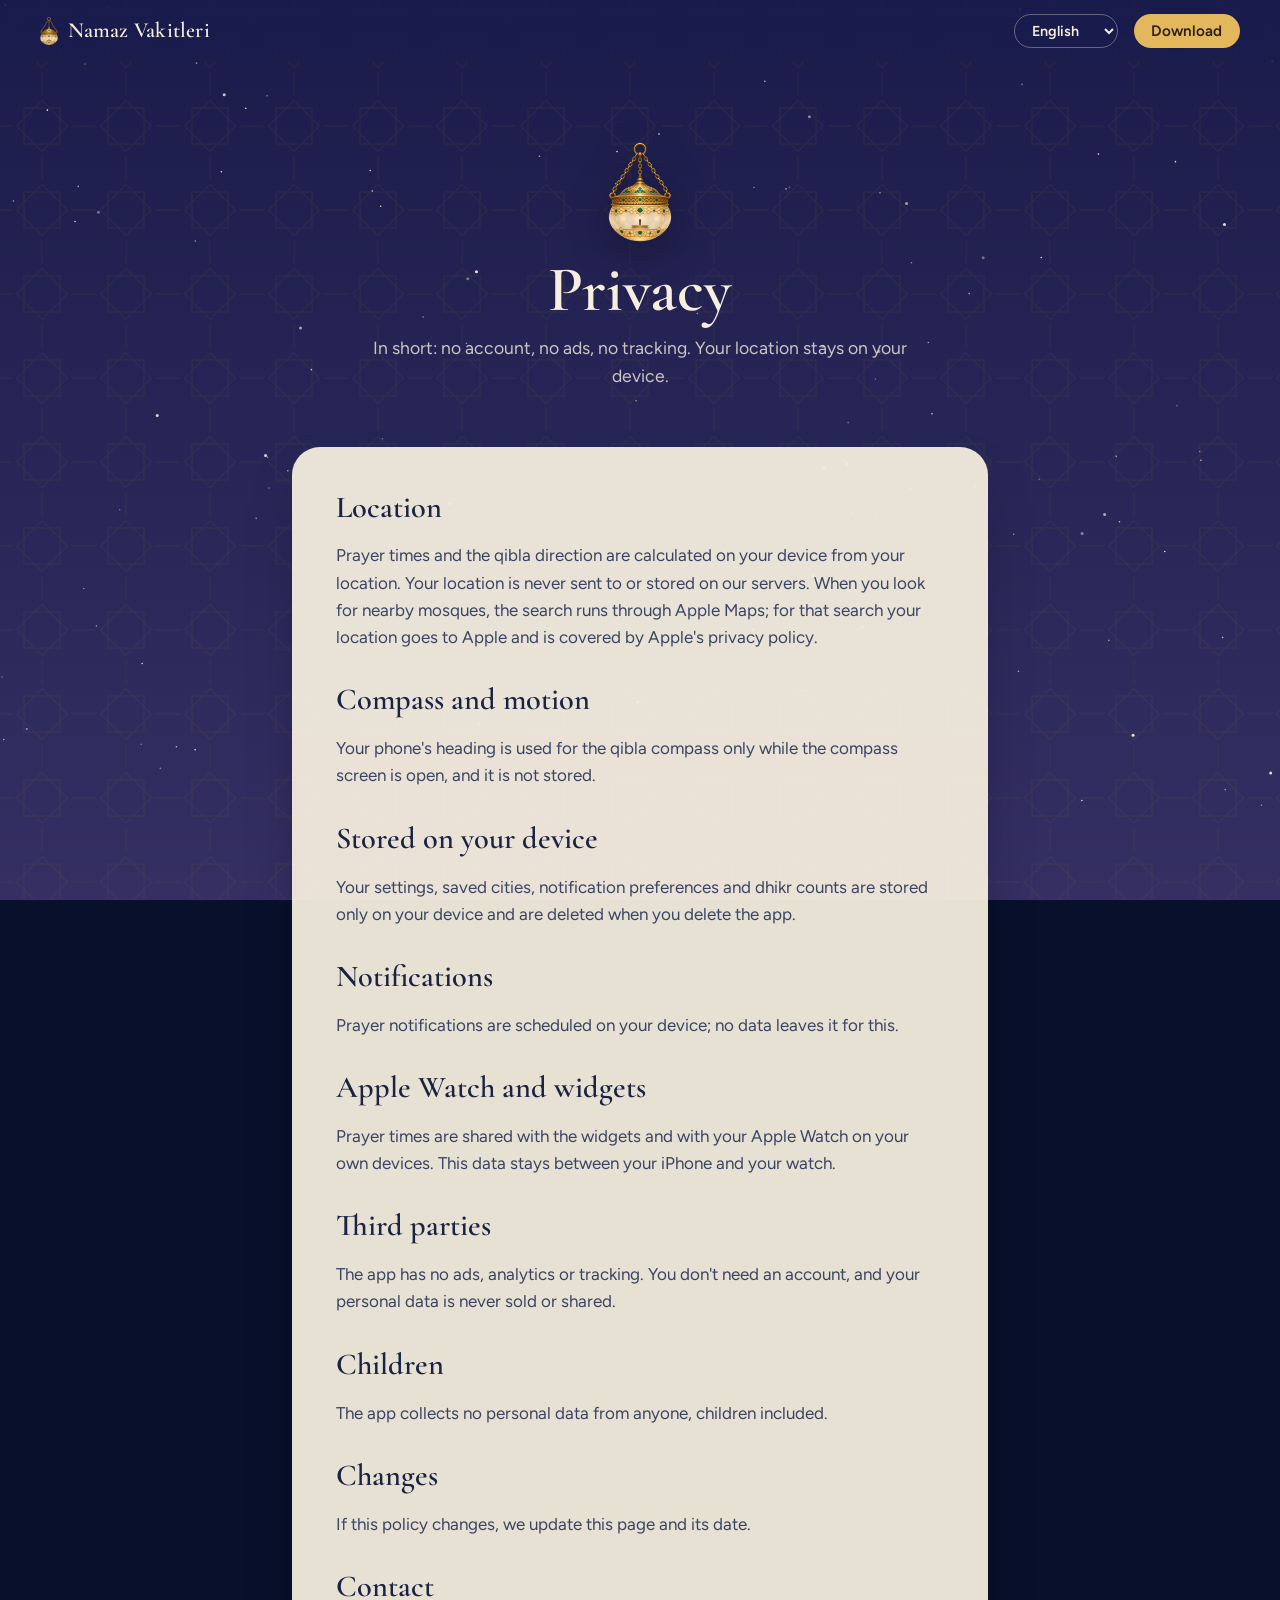
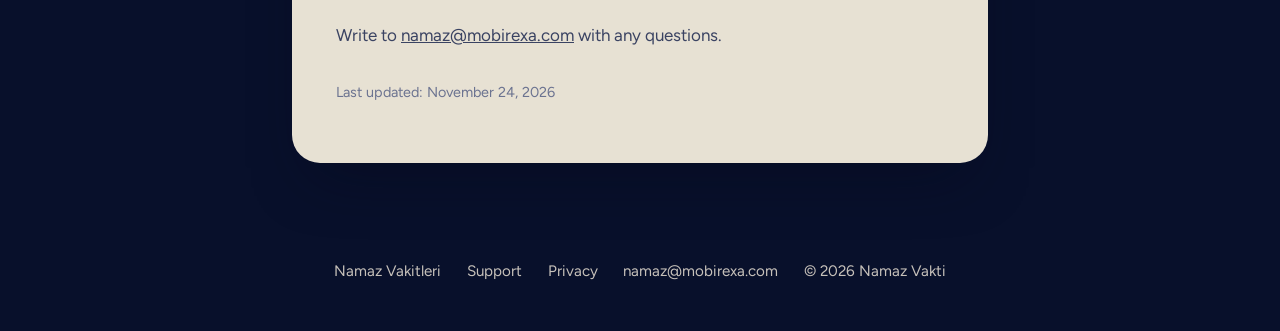
==== privacy/index.html @ 7ba58b0e "Website: landing, support and privacy pages in five languages Co-Authored-By: Claude Opus 5.5 <norep" ====
<!doctype html>
<html lang="tr" dir="ltr">
<head>
  <meta charset="utf-8">
  <meta name="viewport" content="width=device-width, initial-scale=1, viewport-fit=cover">
  <title>Gizlilik | Namaz Vakitleri</title>
  <meta name="theme-color" content="#1c1f4e">
  <link rel="icon" href="../assets/img/lamp.png">
  <link rel="stylesheet" href="../assets/site.css">
  <script src="../assets/i18n.js" defer></script>
  <script src="../assets/site.js" defer></script>
</head>
<body data-page="privacy">
  <div class="sky" aria-hidden="true"></div>
  <canvas class="stars" aria-hidden="true"></canvas>
  <div class="pattern" aria-hidden="true"></div>

  <header class="bar">
    <a class="brand" href="../" data-lang-link="../"><img src="../assets/img/lamp.png" alt=""><span>Namaz Vakitleri</span></a>
    <span class="spacer"></span>
    <select class="lang" aria-label="Dil / Language">
      <option value="tr">Türkçe</option>
      <option value="en">English</option>
      <option value="de">Deutsch</option>
      <option value="fr">Français</option>
      <option value="ar">العربية</option>
    </select>
    <a class="get" href="https://apps.apple.com/app/id6752613671" data-i18n="nav.get">İndir</a>
  </header>

  <main class="page" data-sky="8">
    <div class="page-head">
      <img src="../assets/img/lamp.png" alt="">
      <h1 data-i18n="privacy.title">Gizlilik</h1>
      <p class="intro" data-i18n="privacy.intro">Kısacası: hesap yok, reklam yok, takip yok. Konumun cihazında kalır.</p>
    </div>
      <div class="sheet">
        <div data-i18n-html="privacy.body"></div>
        <p class="updated" data-i18n="privacy.updated">Son güncelleme: 24 Kasım 2026</p>
      </div>
  </main>

  <footer>
    <a href="../" data-lang-link="../">Namaz Vakitleri</a>
    <a href="../support/" data-lang-link="../support/" data-i18n="footer.support">Destek</a>
    <a href="../privacy/" data-lang-link="../privacy/" data-i18n="footer.privacy">Gizlilik</a>
    <a href="mailto:namaz@mobirexa.com">namaz@mobirexa.com</a>
    <span>© 2026 Namaz Vakti</span>
  </footer>
</body>
</html>
---- assets/site.css ----
/* Namaz Vakitleri web sitesi. Gökyüzü sayfa kaydırıldıkça günü yaşar (site.js --sky-top / --sky-bottom / --ink). */

@font-face { font-family: "Cormorant"; src: url("fonts/CormorantGaramond-SemiBold.ttf") format("truetype"); font-weight: 600; font-display: swap; }
@font-face { font-family: "Cormorant"; src: url("fonts/CormorantGaramond-Italic.ttf") format("truetype"); font-style: italic; font-weight: 400 700; font-display: swap; }
@font-face { font-family: "Figtree"; src: url("fonts/Figtree-Regular.ttf") format("truetype"); font-weight: 400; font-display: swap; }
@font-face { font-family: "Figtree"; src: url("fonts/Figtree-SemiBold.ttf") format("truetype"); font-weight: 600; font-display: swap; }
@font-face { font-family: "Amiri"; src: url("fonts/Amiri-Regular.ttf") format("truetype"); font-weight: 400; font-display: swap; }
@font-face { font-family: "Amiri"; src: url("fonts/Amiri-Bold.ttf") format("truetype"); font-weight: 700; font-display: swap; }

:root {
  --sky-top: #1c1f4e;
  --sky-bottom: #433b70;
  --ink: #f6eedf;
  --ink-soft: rgba(246, 238, 223, 0.78);
  --gold: #e3b85c;
  --gold-deep: #9a6b1c;
  --accent: #e3b85c;
  --navy: #1a2342;
  --cream: #f6eedf;
  --stars: 1;
  --display: "Cormorant", "Iowan Old Style", Georgia, serif;
  --body: "Figtree", -apple-system, "Segoe UI", sans-serif;
  --arabic: "Amiri", "Geeza Pro", serif;
  --measure: 34rem;
  color-scheme: dark;
}

* { box-sizing: border-box; }
html { scroll-behavior: smooth; }
body {
  margin: 0;
  background: #08102b;
  color: var(--ink);
  font: 400 1.0625rem/1.6 var(--body);
  -webkit-font-smoothing: antialiased;
  transition: color 0.6s ease;
}
:lang(ar) body, [dir="rtl"] body { font-family: var(--arabic), var(--body); font-size: 1.2rem; }
img { max-width: 100%; display: block; }
a { color: inherit; }
:focus-visible { outline: 3px solid var(--gold); outline-offset: 3px; border-radius: 6px; }

/* Gökyüzü katmanları: sabit, içeriğin arkasında */
.sky, .stars, .pattern { position: fixed; inset: 0; pointer-events: none; z-index: -3; }
.sky { background: linear-gradient(180deg, var(--sky-top), var(--sky-bottom)); }
.stars { z-index: -2; opacity: var(--stars); transition: opacity 0.4s linear; }
.pattern {
  z-index: -1; opacity: 0.07;
  background-image: url("data:image/svg+xml,%3Csvg xmlns='http://www.w3.org/2000/svg' width='56' height='56'%3E%3Cg fill='none' stroke='%23C8962E' stroke-width='1'%3E%3Crect x='16' y='16' width='24' height='24'/%3E%3Cpath d='M28 11 45 28 28 45 11 28Z M0 28h7.5 M48.5 28H56 M28 0v7.5 M28 48.5V56'/%3E%3C/g%3E%3C/svg%3E");
  background-size: 84px 84px;
}

/* Üst çubuk */
.bar {
  position: sticky; top: 0; z-index: 10;
  display: flex; align-items: center; gap: 1rem;
  padding: 0.85rem clamp(1rem, 4vw, 2.5rem);
  backdrop-filter: blur(14px) saturate(1.2);
  -webkit-backdrop-filter: blur(14px) saturate(1.2);
  background: color-mix(in srgb, var(--sky-top) 55%, transparent);
}
.brand { display: flex; align-items: center; gap: 0.6rem; text-decoration: none; font: 600 1.35rem/1 var(--display); letter-spacing: 0.01em; }
.brand img { width: 18px; height: auto; }
.bar .spacer { flex: 1; }
.lang {
  font: 600 0.9rem var(--body); color: var(--ink);
  background: transparent; border: 1px solid color-mix(in srgb, var(--ink) 35%, transparent);
  border-radius: 999px; padding: 0.4rem 0.8rem;
}
.lang option { color: #1a2342; }
.get {
  font: 600 0.95rem var(--body); text-decoration: none;
  background: var(--gold); color: #2b1d05; border-radius: 999px; padding: 0.5rem 1.1rem;
}

/* Kahraman: asılı kandil */
.hero { min-height: 100svh; display: grid; place-items: center; text-align: center; padding: 0 1.25rem 4rem; position: relative; }
.hanging { position: relative; height: clamp(230px, 36vh, 340px); width: 100%; display: flex; justify-content: center; margin-top: 1rem; }
.lamp { position: relative; transform-origin: 50% -40vh; animation: sway 7s ease-in-out infinite; }
/* İp kandille birlikte sallanır (dönme noktası ipin üst ucu) */
.lamp .rope { position: absolute; bottom: calc(100% - 4px); left: 50%; width: 2px; height: 60vh; transform: translateX(-50%); background: linear-gradient(#b08a4000, #b08a40 40%); z-index: 1; }
.lamp img { width: clamp(120px, 14vw, 170px); position: relative; z-index: 1; filter: drop-shadow(0 10px 30px rgba(0, 0, 0, 0.35)); }
.lamp::before {
  content: ""; position: absolute; left: 50%; top: 66%; width: 420px; height: 420px; transform: translate(-50%, -50%);
  background: radial-gradient(circle, rgba(255, 200, 112, 0.45), rgba(255, 170, 70, 0.12) 40%, transparent 70%);
  animation: glow 4s ease-in-out infinite; z-index: 0;
}
/* Alev: uygulamadaki NurWidgetLamp oranları (x %45.8, y %66.2, genişlik %8.4, yükseklik %12.8) */
.lamp .flame {
  position: absolute; z-index: 2; left: 45.8%; top: 62%; width: 8.4%; height: 12.8%;
  border-radius: 50% 50% 45% 45% / 70% 70% 30% 30%;
  background: radial-gradient(ellipse at 50% 80%, #fff6d6 0%, #ffd97a 35%, #ff9a2e 70%, rgba(255, 120, 20, 0) 100%);
  filter: blur(0.4px) drop-shadow(0 0 6px #ffb347);
  transform-origin: 50% 100%; animation: flicker 2.4s ease-in-out infinite;
}
@keyframes flicker { 0%, 100% { transform: scale(1, 1) rotate(-1deg); } 30% { transform: scale(0.94, 1.06) rotate(1.5deg); } 60% { transform: scale(1.04, 0.95) rotate(-0.5deg); } }
@keyframes sway { 0%, 100% { transform: rotate(-1.2deg); } 50% { transform: rotate(1.2deg); } }
@keyframes glow { 0%, 100% { opacity: 0.85; } 50% { opacity: 1; } }

.hero h1 {
  font: 600 clamp(3.2rem, 9vw, 7.5rem)/0.95 var(--display);
  letter-spacing: -0.015em; margin: 1.5rem 0 0.4rem; text-wrap: balance;
}
.hero h1 em { font-style: italic; font-weight: 500; display: block; }
.hero .lead { max-width: 36rem; margin: 1.25rem auto 2rem; font-size: 1.15rem; color: var(--ink-soft); text-wrap: pretty; }
.badge { display: inline-block; }
.badge img { height: 56px; width: auto; }
.hero .note { margin-top: 1rem; font-size: 0.95rem; color: var(--ink-soft); }

/* Vakit bölümleri */
.moment {
  display: grid; grid-template-columns: minmax(0, 1fr) minmax(0, 1fr); align-items: center;
  gap: clamp(2rem, 6vw, 6rem); max-width: 72rem; margin: 0 auto;
  padding: clamp(5rem, 14vh, 9rem) clamp(1.25rem, 5vw, 3rem);
  min-height: 92svh;
}
.moment.flip .copy { order: 2; }
.when { margin: 0 0 1rem; line-height: 1; }
.when .name { display: block; font: italic 500 clamp(4rem, 10vw, 8.5rem)/0.85 var(--display); color: var(--accent); transition: color 0.6s ease; letter-spacing: -0.02em; }
.when .ar { display: block; font: 400 1.6rem/1.6 var(--arabic); color: var(--ink-soft); margin-top: 0.35rem; }
[dir="rtl"] .when .ar { display: none; }
.moment h2 { font: 600 clamp(2.1rem, 4.4vw, 3.4rem)/1.05 var(--display); margin: 0 0 1.1rem; text-wrap: balance; }
.moment p { max-width: var(--measure); margin: 0 0 1rem; color: var(--ink-soft); text-wrap: pretty; }
[dir="rtl"] .moment h2, [dir="rtl"] .hero h1, [dir="rtl"] .finale h2 { font-family: var(--arabic); font-weight: 700; letter-spacing: 0; line-height: 1.3; }
[dir="rtl"] .when .name { font-family: var(--arabic); font-style: normal; font-weight: 700; font-size: clamp(3rem, 7vw, 6rem); line-height: 1.1; }

.visual { display: flex; justify-content: center; align-items: center; position: relative; }

/* Telefon çerçevesi */
.phone {
  width: min(300px, 72vw); aspect-ratio: 1320 / 2868; position: relative;
  border-radius: 46px; padding: 9px; background: #17181d;
  box-shadow: 0 0 0 1.5px #77736d inset, 0 40px 80px -20px rgba(5, 8, 25, 0.55), 0 12px 30px rgba(5, 8, 25, 0.3);
}
.phone img { width: 100%; height: 100%; object-fit: cover; border-radius: 37px; }
.phone::after { content: ""; position: absolute; top: 17px; left: 50%; transform: translateX(-50%); width: 28%; height: 3.1%; background: #000; border-radius: 999px; }
.pair { display: flex; gap: 1.5rem; align-items: flex-end; }
.pair .phone:first-child { transform: translateY(-2.5rem); }
.pair .phone { width: min(250px, 42vw); }

/* Kilit ekranı ve widget'lar */
.stack { display: grid; gap: 1.1rem; width: min(440px, 100%); }
.stack img { border-radius: 26px; box-shadow: 0 24px 50px -18px rgba(5, 8, 25, 0.45); }
.stack .island { width: 62%; justify-self: center; border-radius: 999px; }
.stack .row { display: grid; grid-template-columns: 1fr 1fr; gap: 1.1rem; }

/* Tesbih fotoğrafı + telefon */
.photo { width: min(330px, 70vw); border-radius: 28px; box-shadow: 0 30px 60px -20px rgba(5, 8, 25, 0.5); }
.with-photo { position: relative; padding-bottom: 3rem; }
.with-photo .phone { position: absolute; right: -3rem; bottom: -1rem; width: min(190px, 40vw); }
[dir="rtl"] .with-photo .phone { right: auto; left: -3rem; }

/* Son çağrı */
.finale { text-align: center; padding: clamp(6rem, 16vh, 10rem) 1.25rem 5rem; max-width: 52rem; margin: 0 auto; }
.finale h2 { font: 600 clamp(2.8rem, 7vw, 5.5rem)/1 var(--display); margin: 0 0 1.5rem; text-wrap: balance; }
.finale .promises { list-style: none; padding: 0; margin: 0 0 2.5rem; display: flex; flex-wrap: wrap; justify-content: center; gap: 0.6rem 1.6rem; color: var(--ink-soft); font-size: 1.1rem; }
.finale .promises li::before { content: ""; display: inline-block; width: 7px; height: 7px; border-radius: 50%; background: var(--gold); margin-inline-end: 0.6rem; vertical-align: middle; }

footer {
  display: flex; flex-wrap: wrap; gap: 1rem 1.6rem; align-items: center; justify-content: center;
  padding: 2rem 1.25rem 3rem; font-size: 0.95rem; color: var(--ink-soft);
}
footer a { text-decoration: none; }
footer a:hover { text-decoration: underline; }

/* Destek ve gizlilik: metin sayfaları */
.page { max-width: 46rem; margin: 0 auto; padding: 3rem 1.25rem 4rem; }
.page-head { text-align: center; padding: 2rem 0 1rem; }
.page-head img { width: 64px; margin: 0 auto 1rem; filter: drop-shadow(0 8px 20px rgba(0, 0, 0, 0.35)); }
.page h1 { font: 600 clamp(2.6rem, 6vw, 4rem)/1 var(--display); margin: 0 0 0.75rem; }
.page .intro { color: var(--ink-soft); font-size: 1.1rem; max-width: 36rem; margin: 0 auto; }
.sheet {
  background: color-mix(in srgb, var(--cream) 94%, transparent); color: var(--navy);
  border-radius: 28px; padding: clamp(1.5rem, 4vw, 2.75rem); margin-top: 2.5rem;
  box-shadow: 0 30px 60px -25px rgba(5, 8, 25, 0.5);
}
.sheet h2 { font: 600 1.9rem/1.15 var(--display); margin: 2rem 0 0.6rem; }
.sheet h2:first-child { margin-top: 0; }
.sheet p, .sheet li { color: #3a4362; }
.sheet ul { padding-inline-start: 1.2rem; }
[dir="rtl"] .sheet h2, [dir="rtl"] .page h1 { font-family: var(--arabic); font-weight: 700; }
.sheet .updated { font-size: 0.9rem; color: #6b7390; margin-top: 2rem; }

details { border-top: 1px solid #1a234222; padding: 0.4rem 0; }
details:last-of-type { border-bottom: 1px solid #1a234222; }
summary { cursor: pointer; list-style: none; padding: 0.9rem 0; font: 600 1.1rem/1.35 var(--body); display: flex; justify-content: space-between; gap: 1rem; }
summary::-webkit-details-marker { display: none; }
summary::after { content: "+"; font: 400 1.6rem/1 var(--display); color: var(--gold-deep); transition: transform 0.25s ease; }
details[open] summary::after { transform: rotate(45deg); }
details p { margin: 0 0 1rem; }
.contact { text-align: center; margin-top: 2.5rem; }
.button {
  display: inline-block; font: 600 1rem var(--body); text-decoration: none;
  background: var(--navy); color: var(--cream); border-radius: 999px; padding: 0.8rem 1.6rem; margin-top: 0.5rem;
}

@media (max-width: 820px) {
  .moment { grid-template-columns: 1fr; text-align: start; min-height: auto; }
  .moment.flip .copy { order: 0; }
  .bar .brand span { display: none; }
  .pair .phone { width: min(200px, 42vw); }
  .with-photo .phone { right: -0.5rem; }
  [dir="rtl"] .with-photo .phone { left: -0.5rem; }
}

@media (prefers-reduced-motion: reduce) {
  html { scroll-behavior: auto; }
  .lamp, .lamp::before, .lamp .flame { animation: none; }
  body, .stars { transition: none; }
}
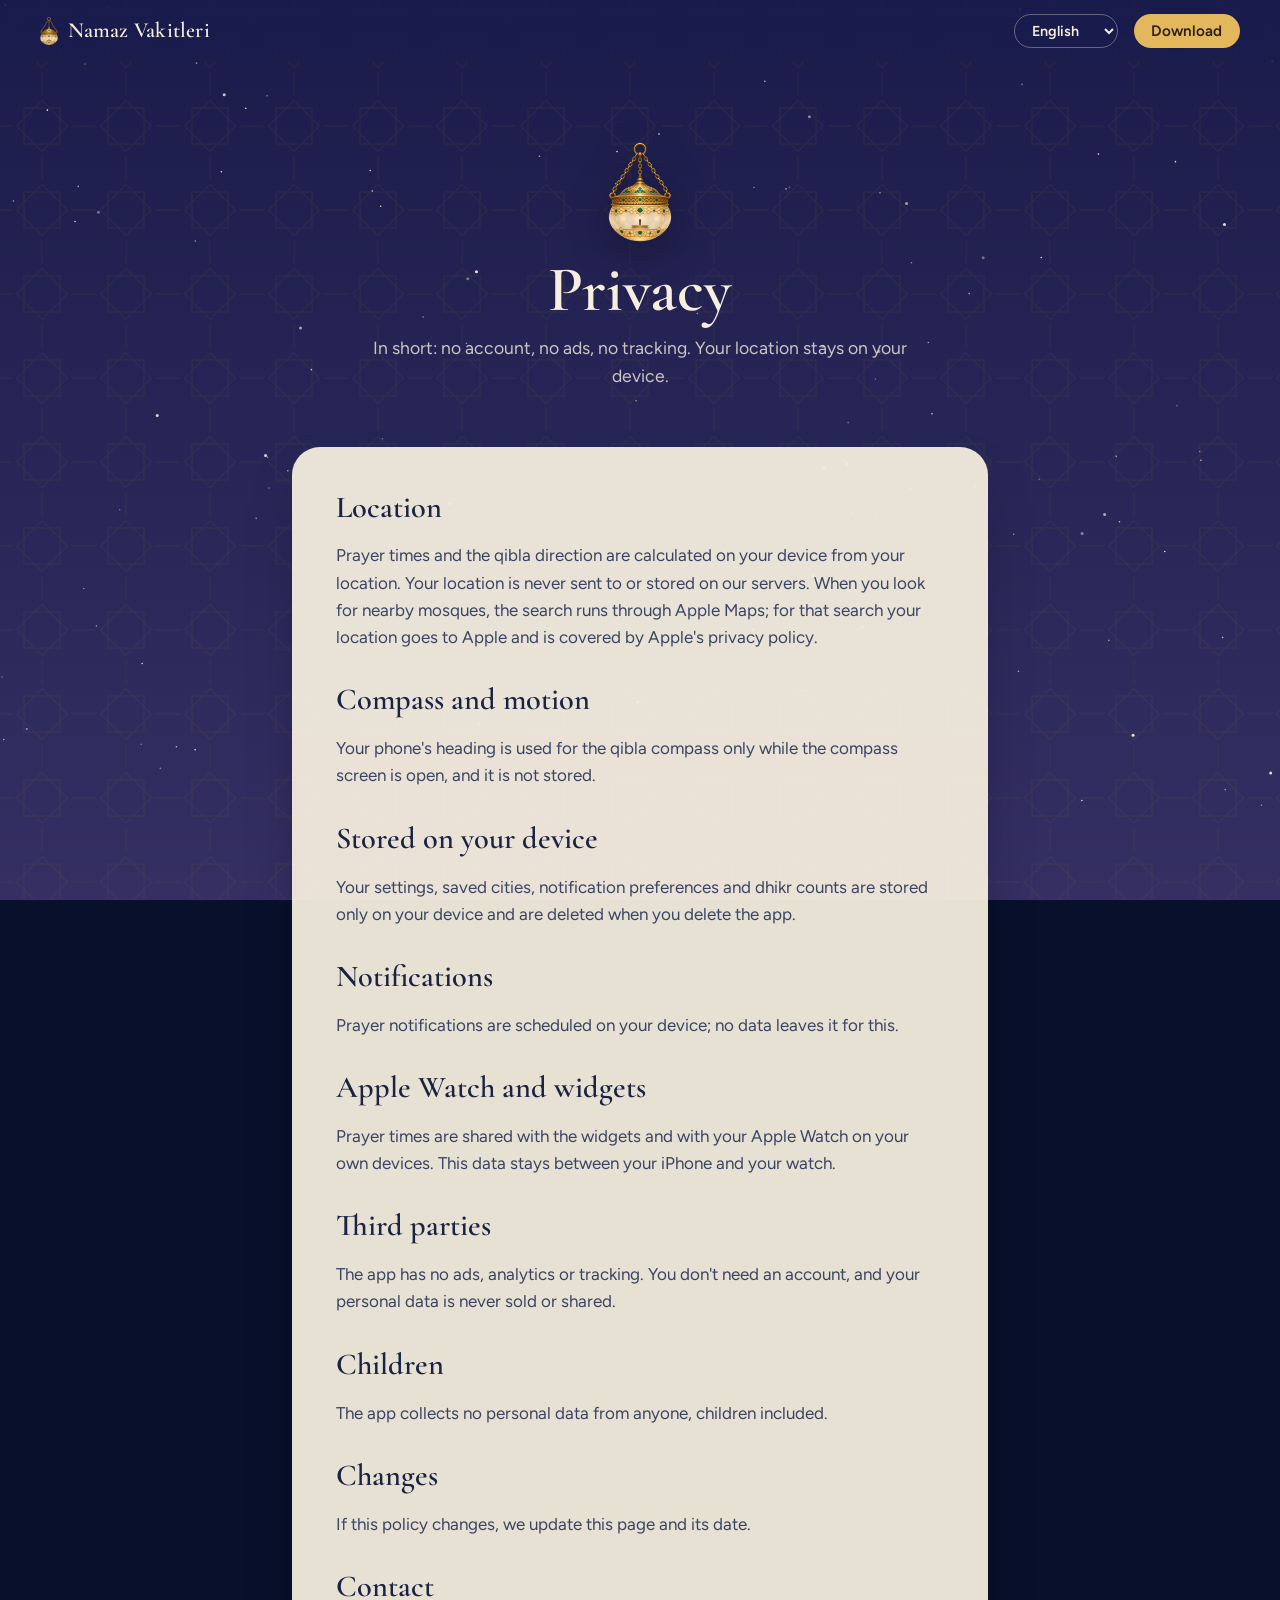
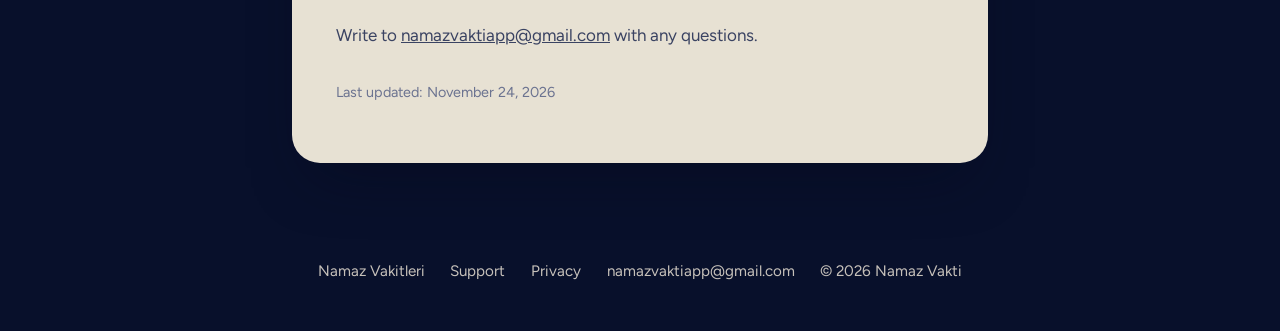
==== commit 5a8314d3: "Contact email: namazvaktiapp@gmail.com Co-Authored-By: Claude Opus 5.5 <noreply@anthropic.com>" ====
--- a/privacy/index.html
+++ b/privacy/index.html
@@ -44,7 +44,7 @@
     <a href="../" data-lang-link="../">Namaz Vakitleri</a>
     <a href="../support/" data-lang-link="../support/" data-i18n="footer.support">Destek</a>
     <a href="../privacy/" data-lang-link="../privacy/" data-i18n="footer.privacy">Gizlilik</a>
-    <a href="mailto:namaz@mobirexa.com">namaz@mobirexa.com</a>
+    <a href="mailto:namazvaktiapp@gmail.com">namazvaktiapp@gmail.com</a>
     <span>© 2026 Namaz Vakti</span>
   </footer>
 </body>
